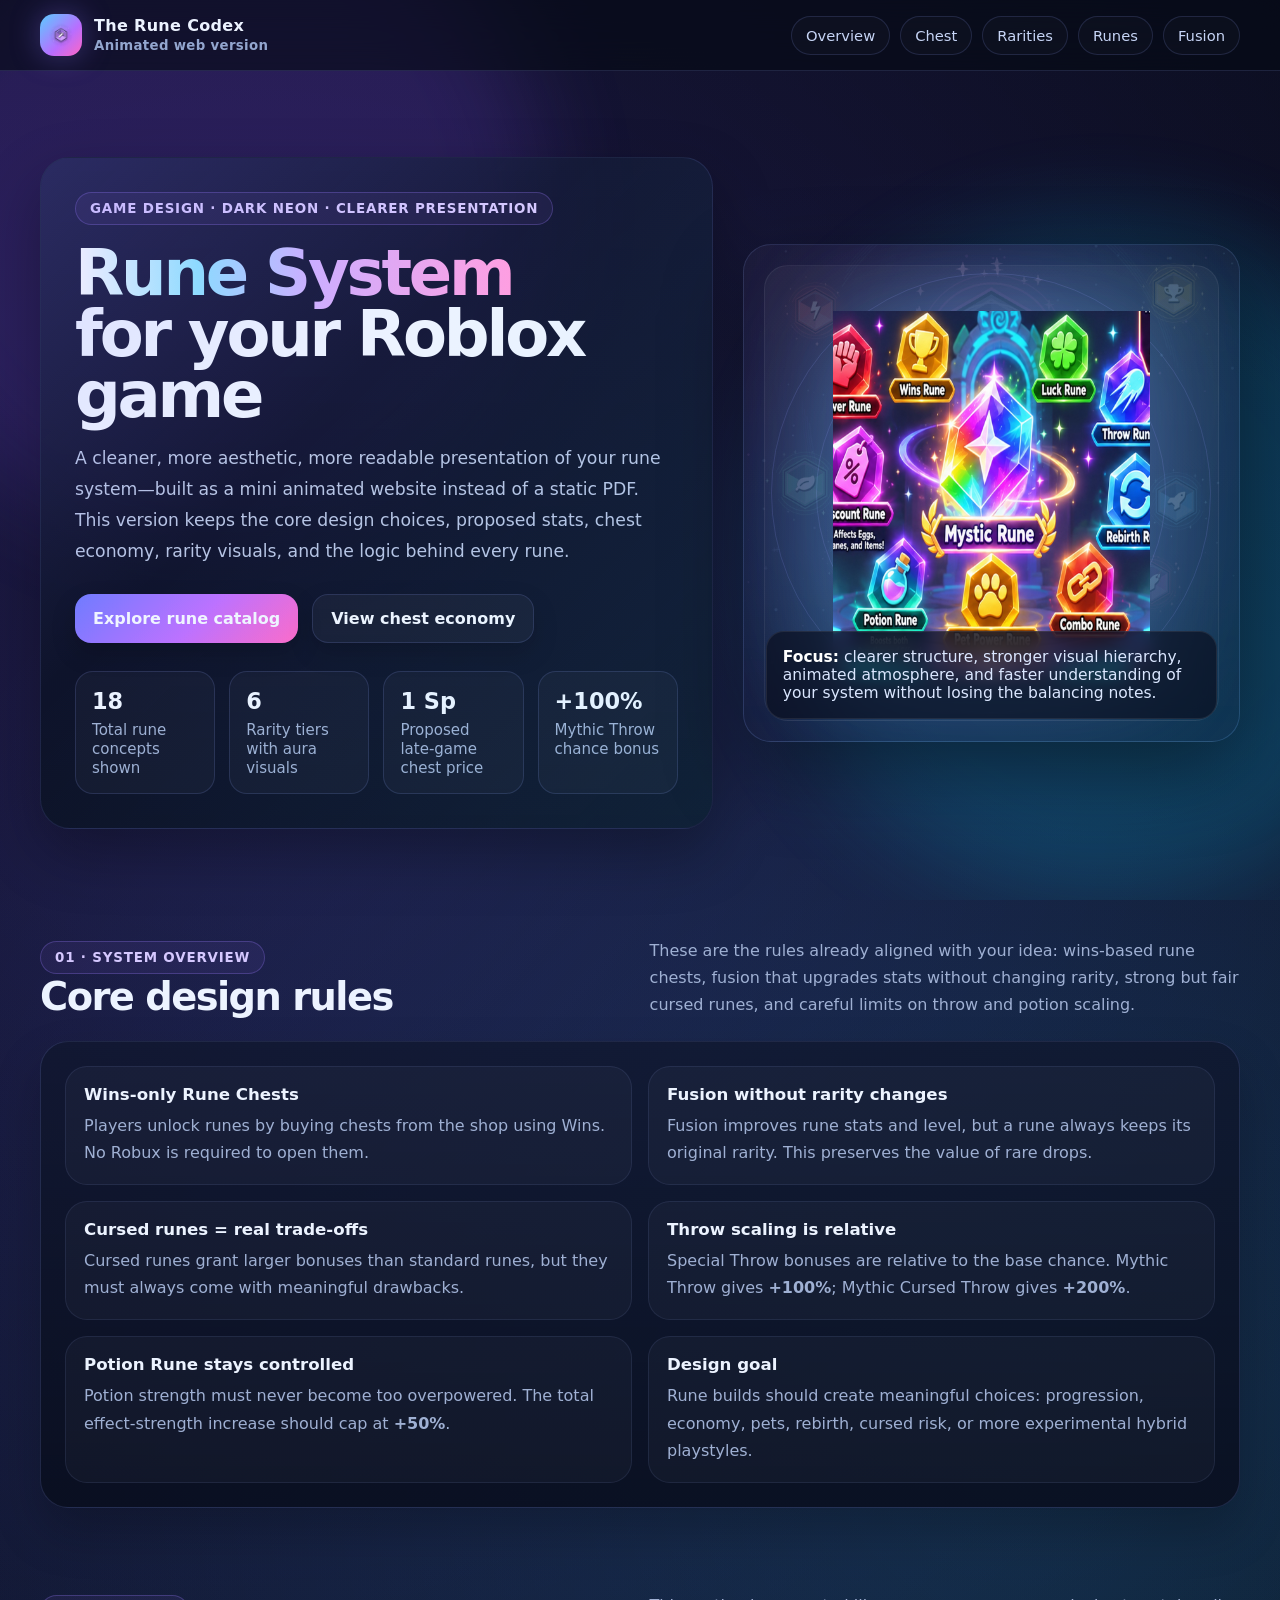
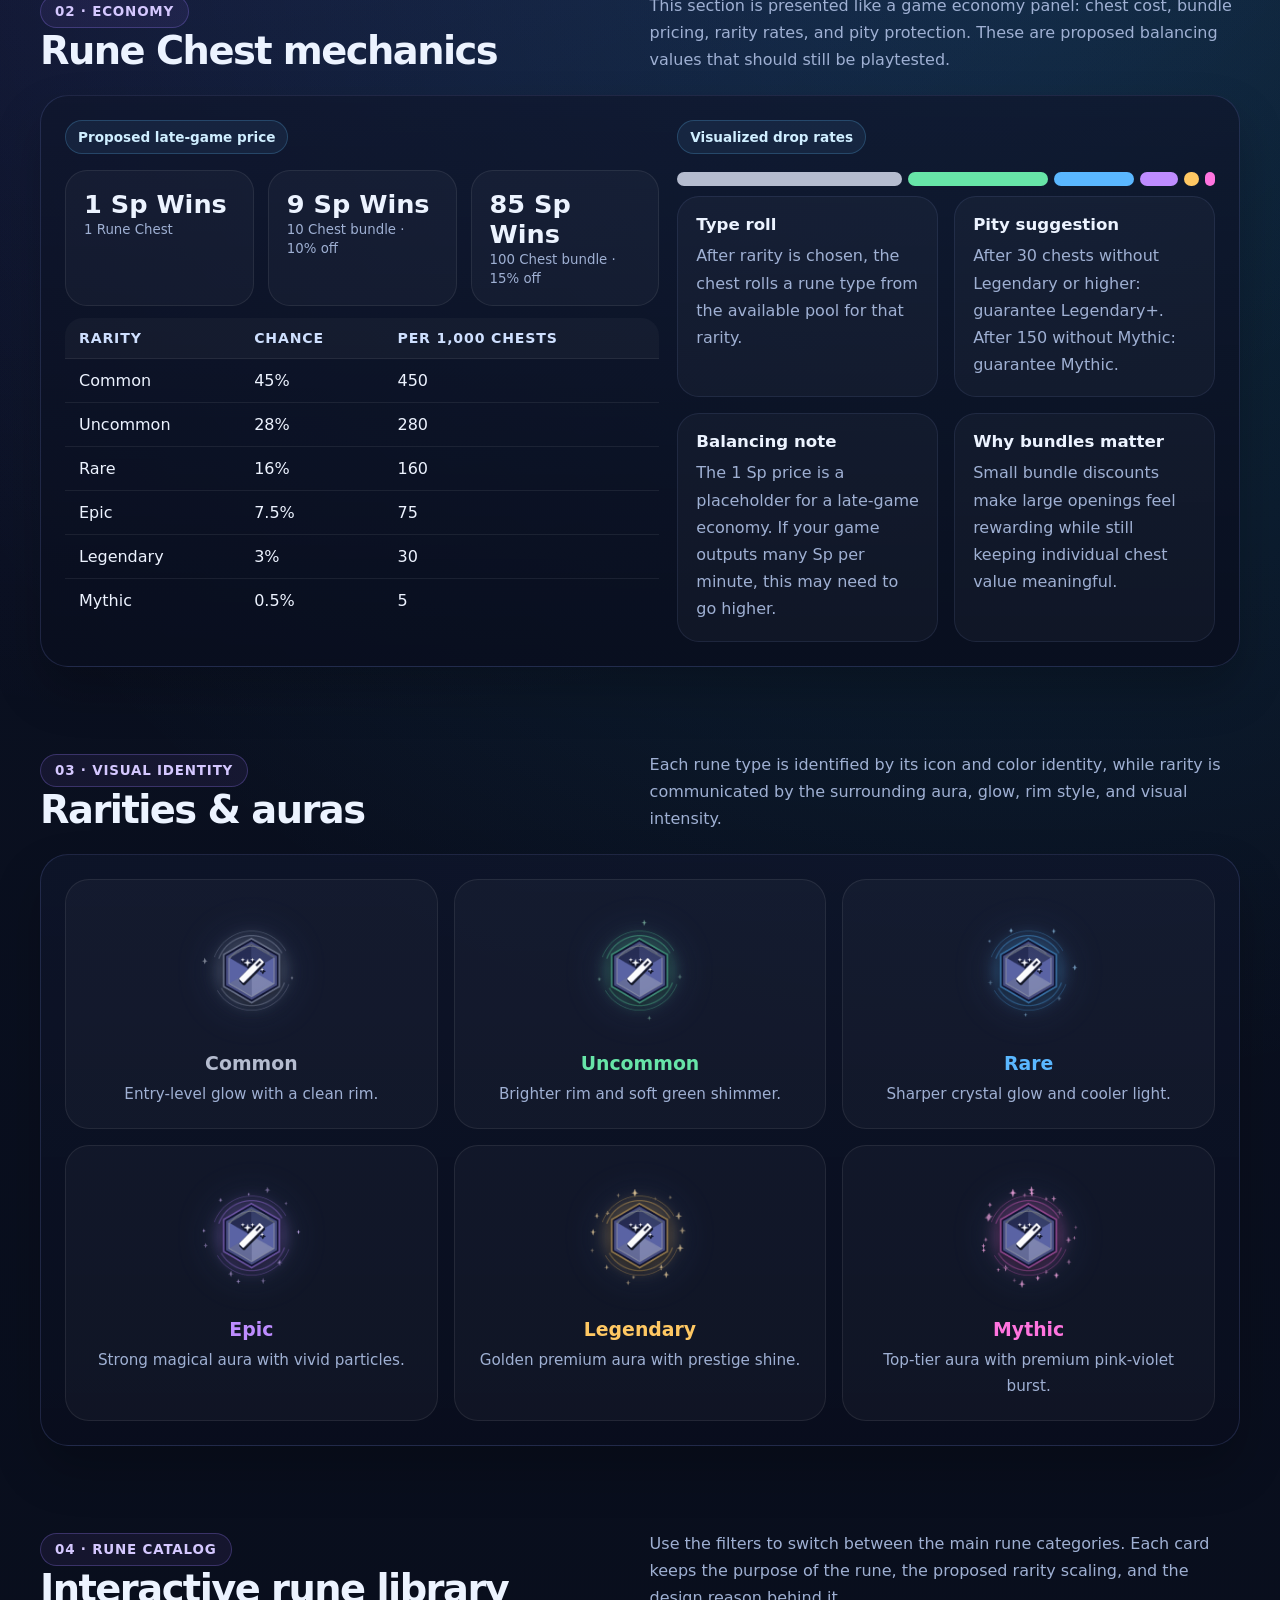
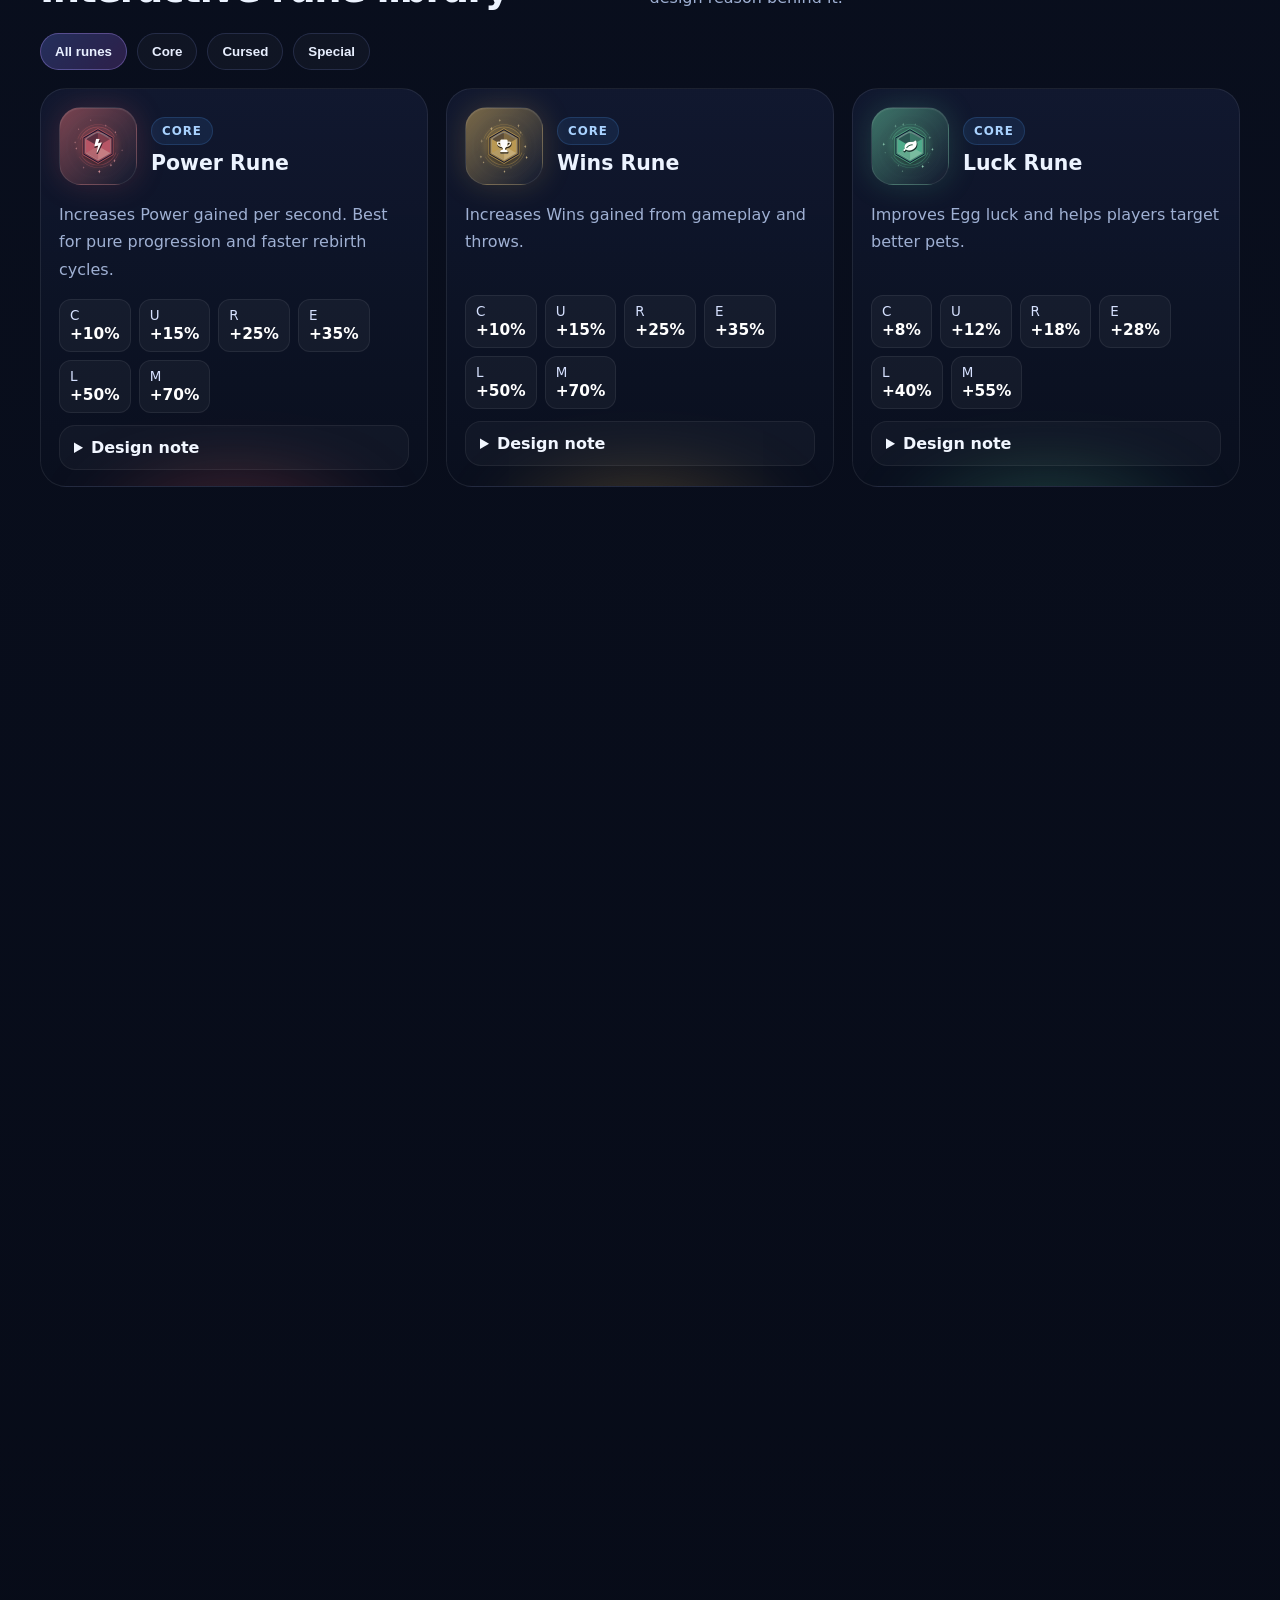
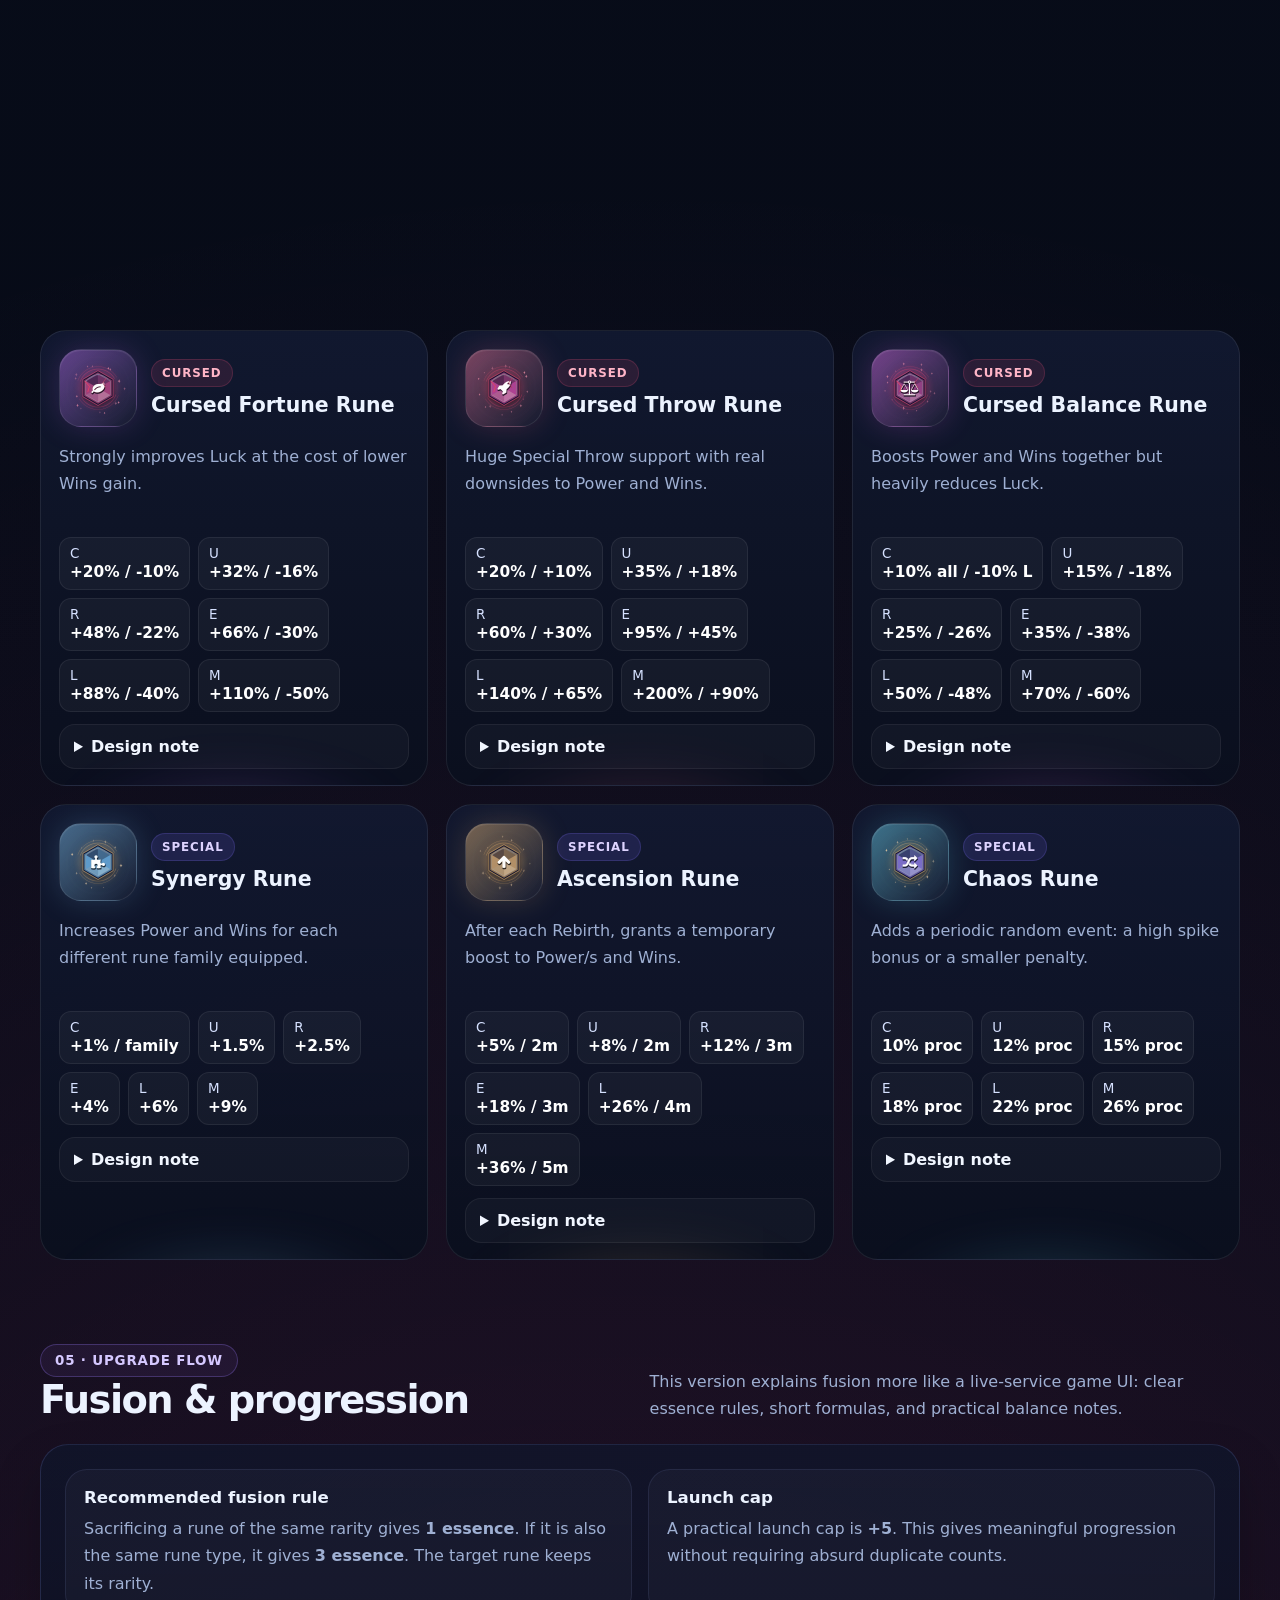
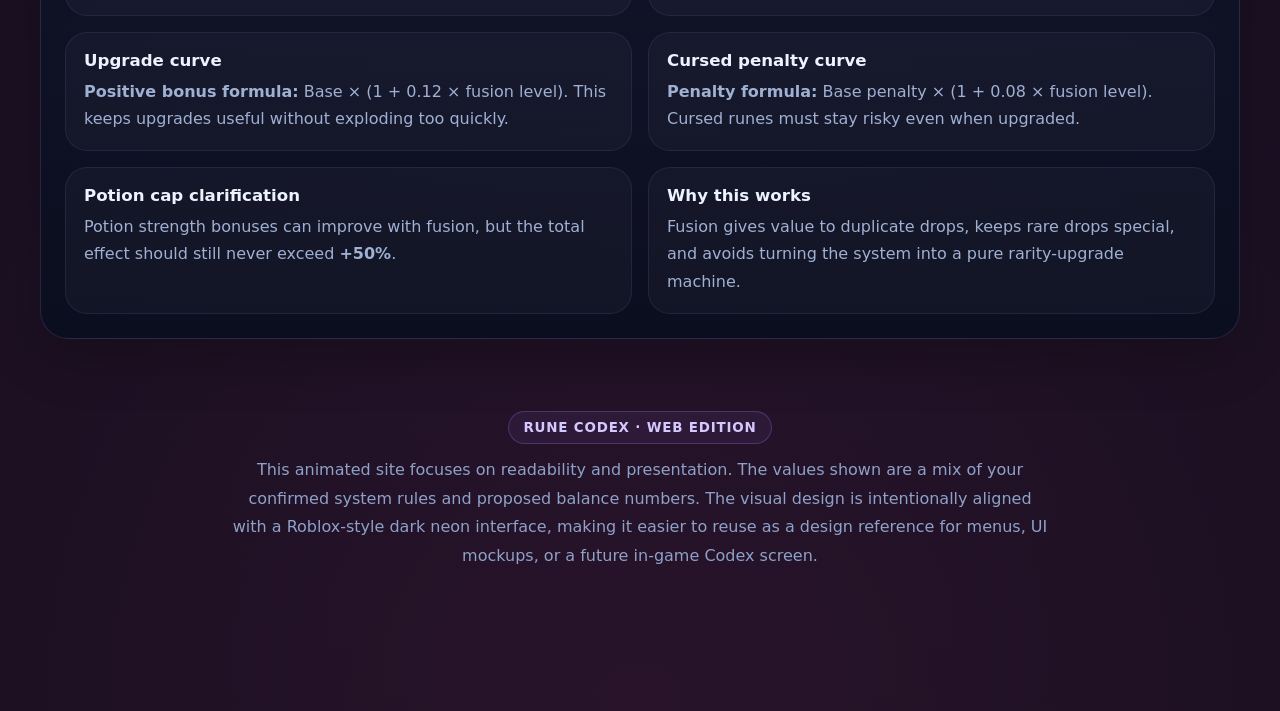
==== index.html @ 05a49055 "Create index.html" ====
<!DOCTYPE html>
<html lang="en">
<head>
<meta charset="utf-8"/>
<meta name="viewport" content="width=device-width, initial-scale=1"/>
<title>The Rune Codex — Animated Web Version</title>
<style>
:root{--bg:#060914;--bg2:#0d1328;--panel:rgba(15,22,43,.78);--panel2:rgba(19,27,54,.88);--line:rgba(141,164,255,.16);--text:#ecf3ff;--muted:#9fb0d3;--accent:#7c9cff;--accent2:#d972ff;--gold:#ffcc66;}
*{box-sizing:border-box}html{scroll-behavior:smooth}body{margin:0;font-family:Inter,system-ui,-apple-system,Segoe UI,Roboto,Arial,sans-serif;color:var(--text);background:
radial-gradient(circle at 20% 10%, rgba(117,82,255,.20), transparent 25%),
radial-gradient(circle at 80% 20%, rgba(39,204,255,.16), transparent 22%),
radial-gradient(circle at 50% 100%, rgba(255,89,190,.14), transparent 30%),
linear-gradient(180deg, #070b17 0%, #0a1020 30%, #050812 100%);
min-height:100vh;overflow-x:hidden;}
a{color:inherit;text-decoration:none}
.bgfx{position:fixed;inset:0;pointer-events:none;overflow:hidden;z-index:0}
.bgfx:before,.bgfx:after{content:'';position:absolute;width:42rem;height:42rem;border-radius:50%;filter:blur(50px);opacity:.18;animation:floatOrb 18s ease-in-out infinite}
.bgfx:before{left:-8rem;top:-8rem;background:#864fff}
.bgfx:after{right:-10rem;top:14rem;background:#00cfff;animation-delay:-8s}
.particle{position:absolute;bottom:-30px;width:4px;height:4px;border-radius:50%;background:linear-gradient(180deg,#fff,#75e8ff);opacity:.45;filter:blur(.2px);animation:rise linear infinite}
@keyframes rise{from{transform:translateY(0) scale(.6);opacity:0}10%{opacity:.5}to{transform:translateY(-110vh) scale(1.25);opacity:0}}
@keyframes floatOrb{0%,100%{transform:translateY(0) translateX(0)}50%{transform:translateY(35px) translateX(25px)}}
.topbar{position:sticky;top:0;z-index:40;background:rgba(5,10,20,.62);backdrop-filter:blur(18px);border-bottom:1px solid var(--line)}
.topbar-inner{max-width:1240px;margin:0 auto;padding:14px 20px;display:flex;align-items:center;justify-content:space-between;gap:16px}
.brand{display:flex;align-items:center;gap:12px;font-weight:800;letter-spacing:.02em}
.brand .logo{width:42px;height:42px;border-radius:14px;background:linear-gradient(135deg,#5acbff,#b86eff 60%,#ff66c4);display:grid;place-items:center;box-shadow:0 0 30px rgba(138,114,255,.35)}
.brand .logo img{width:24px;height:24px}
.nav{display:flex;gap:10px;flex-wrap:wrap;justify-content:flex-end}
.nav a{padding:10px 14px;border:1px solid var(--line);border-radius:999px;color:#c7d5f6;font-size:.92rem;background:rgba(255,255,255,.02);transition:.25s ease}
.nav a:hover{transform:translateY(-2px);border-color:rgba(133,159,255,.42);box-shadow:0 10px 24px rgba(0,0,0,.24)}
.container{position:relative;z-index:1;max-width:1240px;margin:0 auto;padding:0 20px 80px}
.hero{display:grid;grid-template-columns:1.15fr .85fr;gap:30px;align-items:center;padding:54px 0 34px;min-height:calc(100vh - 76px)}
.hero-card{position:relative;background:linear-gradient(180deg,rgba(20,28,56,.75),rgba(10,16,34,.85));border:1px solid rgba(134,155,255,.14);border-radius:30px;padding:34px;overflow:hidden;box-shadow:0 24px 60px rgba(0,0,0,.30)}
.hero-card:before{content:'';position:absolute;inset:0;background:linear-gradient(135deg,rgba(126,111,255,.18),transparent 40%,rgba(64,214,255,.08));pointer-events:none}
.eyebrow{display:inline-flex;align-items:center;gap:10px;padding:8px 14px;border:1px solid rgba(155,122,255,.28);border-radius:999px;background:rgba(160,115,255,.08);font-size:.84rem;color:#d5c8ff;font-weight:700;letter-spacing:.06em;text-transform:uppercase}
.hero h1{font-size:clamp(2.7rem,5vw,5rem);line-height:.95;margin:18px 0 16px;letter-spacing:-.05em}
.gradient{background:linear-gradient(90deg,#ffffff 0%,#8fe4ff 28%,#d0b1ff 54%,#ff9ee1 100%);-webkit-background-clip:text;background-clip:text;color:transparent}
.lead{font-size:1.08rem;line-height:1.8;color:#b7c4e4;max-width:60ch}
.cta{display:flex;gap:14px;flex-wrap:wrap;margin-top:26px}
.btn{padding:14px 18px;border-radius:16px;font-weight:700;border:1px solid var(--line);background:rgba(255,255,255,.04);color:#f0f5ff;display:inline-flex;align-items:center;gap:10px;transition:.25s ease;box-shadow:0 10px 25px rgba(0,0,0,.18)}
.btn.primary{background:linear-gradient(135deg,#6f7cff,#bd71ff 55%,#ff6ac9);border:none}
.btn:hover{transform:translateY(-3px);box-shadow:0 18px 34px rgba(0,0,0,.30)}
.quick-stats{display:grid;grid-template-columns:repeat(4,1fr);gap:14px;margin-top:28px}
.qstat{background:rgba(255,255,255,.03);border:1px solid var(--line);border-radius:18px;padding:16px}
.qstat b{display:block;font-size:1.4rem;margin-bottom:6px}
.qstat span{color:var(--muted);font-size:.94rem}
.visual{position:relative;min-height:560px;display:grid;place-items:center}
.visual .ring1,.visual .ring2{position:absolute;border-radius:50%;border:1px solid rgba(138,156,255,.20)}
.visual .ring1{width:440px;height:440px;animation:spin 24s linear infinite}
.visual .ring2{width:350px;height:350px;animation:spinR 18s linear infinite}
@keyframes spin{to{transform:rotate(360deg)}} @keyframes spinR{to{transform:rotate(-360deg)}}
.hero-orb{position:relative;width:min(100%,530px);aspect-ratio:1/1;border-radius:28px;overflow:hidden;background:radial-gradient(circle at 50% 42%,rgba(255,255,255,.18),transparent 30%),linear-gradient(180deg,rgba(255,255,255,.04),rgba(255,255,255,.01));border:1px solid rgba(150,170,255,.14);display:grid;place-items:center;box-shadow:0 30px 80px rgba(0,0,0,.4)}
.hero-orb:before{content:'';position:absolute;inset:20px;border-radius:24px;background:linear-gradient(180deg,rgba(255,255,255,.05),rgba(255,255,255,.01));border:1px solid rgba(255,255,255,.08)}
.hero-orb .poster{position:absolute;inset:0;opacity:.18;background:center/cover no-repeat url('[data-uri]')}
.hero-orb img.main{position:relative;z-index:2;width:64%;filter:drop-shadow(0 0 45px rgba(110,203,255,.26)) drop-shadow(0 0 80px rgba(206,111,255,.18));animation:pulse 6s ease-in-out infinite}
@keyframes pulse{0%,100%{transform:translateY(0) scale(1)}50%{transform:translateY(-10px) scale(1.02)}}
.hero-note{position:absolute;bottom:22px;left:22px;right:22px;z-index:3;background:rgba(9,14,30,.68);border:1px solid rgba(255,255,255,.08);border-radius:18px;padding:16px;color:#dbe7ff;font-size:.97rem;backdrop-filter:blur(10px)}
.hero-note b{color:#fff}
.section{padding:42px 0}
.section-head{display:flex;align-items:end;justify-content:space-between;gap:16px;margin-bottom:22px}
.section-head h2{margin:0;font-size:clamp(2rem,3vw,3rem);letter-spacing:-.04em}
.section-head p{margin:0;color:var(--muted);max-width:58ch;line-height:1.7}
.panel{background:linear-gradient(180deg,rgba(15,22,44,.72),rgba(9,14,30,.88));border:1px solid var(--line);border-radius:28px;padding:24px;box-shadow:0 24px 48px rgba(0,0,0,.22)}
.rules-grid,.mini-grid{display:grid;grid-template-columns:repeat(2,1fr);gap:16px}
.rule{background:rgba(255,255,255,.03);border:1px solid rgba(156,175,255,.10);border-radius:22px;padding:18px}
.rule h4{margin:0 0 8px;font-size:1.04rem}
.rule p{margin:0;color:var(--muted);line-height:1.7}
.chest-grid{display:grid;grid-template-columns:1.05fr .95fr;gap:18px;align-items:start}
.metric-cards{display:grid;grid-template-columns:repeat(3,1fr);gap:14px;margin-top:16px}
.metric{padding:18px;border-radius:22px;background:rgba(255,255,255,.03);border:1px solid rgba(255,255,255,.08)}
.metric .big{font-size:1.6rem;font-weight:800}
.metric small{color:var(--muted)}
.dropbars{display:flex;gap:6px;margin:18px 0 10px}
.dropbars span{height:14px;border-radius:999px;display:block}
.table{width:100%;border-collapse:collapse;margin-top:12px;overflow:hidden;border-radius:18px}
.table th,.table td{padding:12px 14px;text-align:left;border-bottom:1px solid rgba(255,255,255,.07)}
.table th{color:#cfe0ff;font-size:.88rem;text-transform:uppercase;letter-spacing:.06em;background:rgba(255,255,255,.03)}
.table td{color:#edf3ff}
.table tr:last-child td{border-bottom:none}
.badge{display:inline-flex;align-items:center;gap:8px;padding:8px 12px;border-radius:999px;background:rgba(100,194,255,.08);border:1px solid rgba(100,194,255,.22);color:#cfeeff;font-size:.85rem;font-weight:700}
.aura-grid{display:grid;grid-template-columns:repeat(3,1fr);gap:16px}
.aura-card{padding:20px;border-radius:24px;background:rgba(255,255,255,.03);border:1px solid rgba(255,255,255,.08);text-align:center;transition:.3s ease}
.aura-card:hover{transform:translateY(-4px);box-shadow:0 22px 40px rgba(0,0,0,.28)}
.aura-visual{height:140px;display:grid;place-items:center;margin-bottom:12px}
.aura-visual img{max-width:115px;max-height:115px;filter:drop-shadow(0 0 20px rgba(133,170,255,.24))}
.aura-card h4{margin:0 0 8px;font-size:1.18rem}
.aura-card p{margin:0;color:var(--muted);line-height:1.7;font-size:.95rem}
.toolbar{display:flex;gap:10px;flex-wrap:wrap}
.filter{padding:10px 14px;border-radius:999px;background:rgba(255,255,255,.03);border:1px solid var(--line);color:#e8efff;font-weight:700;cursor:pointer;transition:.2s ease}
.filter.active,.filter:hover{background:linear-gradient(135deg,rgba(108,133,255,.28),rgba(190,103,255,.20));border-color:rgba(175,150,255,.35)}
.rune-grid{display:grid;grid-template-columns:repeat(3,1fr);gap:18px}
.rune-card{position:relative;padding:18px 18px 16px;border-radius:26px;background:linear-gradient(180deg,rgba(18,26,50,.88),rgba(10,15,30,.92));border:1px solid rgba(255,255,255,.08);overflow:hidden;transition:transform .28s ease, box-shadow .28s ease, border-color .28s ease}
.rune-card:hover{transform:translateY(-6px);border-color:rgba(168,160,255,.24);box-shadow:0 28px 48px rgba(0,0,0,.32)}
.card-glow{position:absolute;inset:auto -10% -40% -10%;height:180px;border-radius:50%;background:radial-gradient(circle, color-mix(in srgb, var(--cardColor) 48%, transparent), transparent 70%);filter:blur(30px);opacity:.55;pointer-events:none}
.rune-head{display:flex;align-items:center;gap:14px;position:relative;z-index:1}
.rune-thumb{width:78px;height:78px;border-radius:22px;display:grid;place-items:center;background:linear-gradient(135deg, color-mix(in srgb, var(--cardColor) 40%, rgba(255,255,255,.08)), rgba(255,255,255,.02));border:1px solid rgba(255,255,255,.09);box-shadow:inset 0 1px 0 rgba(255,255,255,.08), 0 0 30px color-mix(in srgb, var(--cardColor) 18%, transparent)}
.rune-thumb img{max-width:60px;max-height:60px;filter:drop-shadow(0 0 18px rgba(255,255,255,.10))}
.rune-card h3{margin:6px 0 0;font-size:1.28rem}
.tag{display:inline-flex;padding:6px 10px;border-radius:999px;font-size:.74rem;font-weight:800;letter-spacing:.08em;text-transform:uppercase}
.tag.core{background:rgba(80,159,255,.10);color:#a9d2ff;border:1px solid rgba(80,159,255,.18)}
.tag.cursed{background:rgba(255,82,126,.11);color:#ffb5c7;border:1px solid rgba(255,82,126,.18)}
.tag.special{background:rgba(130,109,255,.14);color:#ddd3ff;border:1px solid rgba(130,109,255,.2)}
.desc{position:relative;z-index:1;color:var(--muted);line-height:1.7;min-height:78px}
.stat-row{display:flex;flex-wrap:wrap;gap:8px;position:relative;z-index:1}
.stat-row span{padding:8px 10px;border-radius:12px;background:rgba(255,255,255,.04);border:1px solid rgba(255,255,255,.07);font-size:.84rem;color:#d6e1ff}
.stat-row span b{display:block;font-size:.96rem;color:white;margin-top:2px}
details{position:relative;z-index:1;margin-top:12px;background:rgba(255,255,255,.03);border:1px solid rgba(255,255,255,.06);border-radius:16px;padding:12px 14px}
summary{cursor:pointer;font-weight:700;color:#f1f6ff}
details p{color:var(--muted);line-height:1.7;margin:10px 0 0}
.hide{display:none !important}
.footer{padding:30px 0 60px;color:#8ea1c9;text-align:center}
.footer .small{max-width:820px;margin:12px auto 0;line-height:1.8}
.reveal{opacity:0;transform:translateY(28px);transition:opacity .7s ease, transform .7s ease}
.reveal.in{opacity:1;transform:translateY(0)}
.scrollbar{position:fixed;top:0;left:0;height:3px;background:linear-gradient(90deg,#59d2ff,#a475ff,#ff72cf);z-index:60;width:0%}
@media (max-width: 1100px){.hero,.chest-grid,.rules-grid,.aura-grid,.rune-grid{grid-template-columns:1fr 1fr}.visual{min-height:460px}.quick-stats{grid-template-columns:repeat(2,1fr)}}
@media (max-width: 760px){.topbar-inner{flex-direction:column;align-items:flex-start}.nav{justify-content:flex-start}.hero,.chest-grid,.rules-grid,.aura-grid,.rune-grid,.mini-grid{grid-template-columns:1fr}.quick-stats,.metric-cards{grid-template-columns:1fr 1fr}.hero{padding-top:28px;min-height:auto}.visual{min-height:360px}.hero-card{padding:24px}.section-head{flex-direction:column;align-items:flex-start}.quick-stats,.metric-cards{gap:10px}}
@media (max-width: 520px){.quick-stats,.metric-cards{grid-template-columns:1fr}.btn{width:100%;justify-content:center}.rune-head{align-items:flex-start}.desc{min-height:unset}}
</style>
</head>
<body>
<div class="scrollbar" id="scrollbar"></div>
<div class="bgfx"><span class="particle" style="left:0%; animation-delay:0.00s; animation-duration:12s"></span><span class="particle" style="left:7%; animation-delay:0.37s; animation-duration:13s"></span><span class="particle" style="left:14%; animation-delay:0.74s; animation-duration:14s"></span><span class="particle" style="left:21%; animation-delay:1.11s; animation-duration:15s"></span><span class="particle" style="left:28%; animation-delay:1.48s; animation-duration:16s"></span><span class="particle" style="left:35%; animation-delay:1.85s; animation-duration:17s"></span><span class="particle" style="left:42%; animation-delay:2.22s; animation-duration:18s"></span><span class="particle" style="left:49%; animation-delay:2.59s; animation-duration:12s"></span><span class="particle" style="left:56%; animation-delay:2.96s; animation-duration:13s"></span><span class="particle" style="left:63%; animation-delay:3.33s; animation-duration:14s"></span><span class="particle" style="left:70%; animation-delay:3.70s; animation-duration:15s"></span><span class="particle" style="left:77%; animation-delay:4.07s; animation-duration:16s"></span><span class="particle" style="left:84%; animation-delay:4.44s; animation-duration:17s"></span><span class="particle" style="left:91%; animation-delay:4.81s; animation-duration:18s"></span><span class="particle" style="left:98%; animation-delay:5.18s; animation-duration:12s"></span><span class="particle" style="left:5%; animation-delay:5.55s; animation-duration:13s"></span><span class="particle" style="left:12%; animation-delay:5.92s; animation-duration:14s"></span><span class="particle" style="left:19%; animation-delay:6.29s; animation-duration:15s"></span><span class="particle" style="left:26%; animation-delay:6.66s; animation-duration:16s"></span><span class="particle" style="left:33%; animation-delay:7.03s; animation-duration:17s"></span><span class="particle" style="left:40%; animation-delay:7.40s; animation-duration:18s"></span><span class="particle" style="left:47%; animation-delay:7.77s; animation-duration:12s"></span><span class="particle" style="left:54%; animation-delay:8.14s; animation-duration:13s"></span><span class="particle" style="left:61%; animation-delay:8.51s; animation-duration:14s"></span></div>
<header class="topbar">
  <div class="topbar-inner">
    <a class="brand" href="#top"><div class="logo"><img src="[data-uri]" alt="Rune logo"/></div><div><div>The Rune Codex</div><small style="color:#93a6cf;font-weight:600">Animated web version</small></div></a>
    <nav class="nav">
      <a href="#overview">Overview</a>
      <a href="#chest">Chest</a>
      <a href="#rarities">Rarities</a>
      <a href="#catalog">Runes</a>
      <a href="#fusion">Fusion</a>
    </nav>
  </div>
</header>
<main class="container" id="top">
  <section class="hero">
    <div class="hero-card reveal in">
      <div class="eyebrow">Game design · dark neon · clearer presentation</div>
      <h1><span class="gradient">Rune System</span><br/>for your Roblox game</h1>
      <p class="lead">A cleaner, more aesthetic, more readable presentation of your rune system—built as a mini animated website instead of a static PDF. This version keeps the core design choices, proposed stats, chest economy, rarity visuals, and the logic behind every rune.</p>
      <div class="cta">
        <a class="btn primary" href="#catalog">Explore rune catalog</a>
        <a class="btn" href="#chest">View chest economy</a>
      </div>
      <div class="quick-stats">
        <div class="qstat"><b>18</b><span>Total rune concepts shown</span></div>
        <div class="qstat"><b>6</b><span>Rarity tiers with aura visuals</span></div>
        <div class="qstat"><b>1 Sp</b><span>Proposed late-game chest price</span></div>
        <div class="qstat"><b>+100%</b><span>Mythic Throw chance bonus</span></div>
      </div>
    </div>
    <div class="visual reveal in">
      <div class="ring1"></div><div class="ring2"></div>
      <div class="hero-orb">
        <div class="poster"></div>
        <img class="main" src="[data-uri]" alt="Rune crystal"/>
        <div class="hero-note"><b>Focus:</b> clearer structure, stronger visual hierarchy, animated atmosphere, and faster understanding of your system without losing the balancing notes.</div>
      </div>
    </div>
  </section>

  <section class="section" id="overview">
    <div class="section-head">
      <div><div class="eyebrow">01 · System overview</div><h2>Core design rules</h2></div>
      <p>These are the rules already aligned with your idea: wins-based rune chests, fusion that upgrades stats without changing rarity, strong but fair cursed runes, and careful limits on throw and potion scaling.</p>
    </div>
    <div class="panel rules-grid">
      <div class="rule reveal"><h4>Wins-only Rune Chests</h4><p>Players unlock runes by buying chests from the shop using Wins. No Robux is required to open them.</p></div>
      <div class="rule reveal"><h4>Fusion without rarity changes</h4><p>Fusion improves rune stats and level, but a rune always keeps its original rarity. This preserves the value of rare drops.</p></div>
      <div class="rule reveal"><h4>Cursed runes = real trade-offs</h4><p>Cursed runes grant larger bonuses than standard runes, but they must always come with meaningful drawbacks.</p></div>
      <div class="rule reveal"><h4>Throw scaling is relative</h4><p>Special Throw bonuses are relative to the base chance. Mythic Throw gives <b>+100%</b>; Mythic Cursed Throw gives <b>+200%</b>.</p></div>
      <div class="rule reveal"><h4>Potion Rune stays controlled</h4><p>Potion strength must never become too overpowered. The total effect-strength increase should cap at <b>+50%</b>.</p></div>
      <div class="rule reveal"><h4>Design goal</h4><p>Rune builds should create meaningful choices: progression, economy, pets, rebirth, cursed risk, or more experimental hybrid playstyles.</p></div>
    </div>
  </section>

  <section class="section" id="chest">
    <div class="section-head">
      <div><div class="eyebrow">02 · Economy</div><h2>Rune Chest mechanics</h2></div>
      <p>This section is presented like a game economy panel: chest cost, bundle pricing, rarity rates, and pity protection. These are proposed balancing values that should still be playtested.</p>
    </div>
    <div class="panel chest-grid">
      <div>
        <div class="badge">Proposed late-game price</div>
        <div class="metric-cards">
          <div class="metric reveal"><div class="big">1 Sp Wins</div><small>1 Rune Chest</small></div>
          <div class="metric reveal"><div class="big">9 Sp Wins</div><small>10 Chest bundle · 10% off</small></div>
          <div class="metric reveal"><div class="big">85 Sp Wins</div><small>100 Chest bundle · 15% off</small></div>
        </div>
        <table class="table reveal">
          <thead><tr><th>Rarity</th><th>Chance</th><th>Per 1,000 chests</th></tr></thead>
          <tbody>
            <tr><td>Common</td><td>45%</td><td>450</td></tr>
            <tr><td>Uncommon</td><td>28%</td><td>280</td></tr>
            <tr><td>Rare</td><td>16%</td><td>160</td></tr>
            <tr><td>Epic</td><td>7.5%</td><td>75</td></tr>
            <tr><td>Legendary</td><td>3%</td><td>30</td></tr>
            <tr><td>Mythic</td><td>0.5%</td><td>5</td></tr>
          </tbody>
        </table>
      </div>
      <div>
        <div class="badge">Visualized drop rates</div>
        <div class="dropbars reveal">
          <span style="width:45%;background:#B5BCCF"></span>
          <span style="width:28%;background:#67E5A8"></span>
          <span style="width:16%;background:#5AB7FF"></span>
          <span style="width:7.5%;background:#BE8CFF"></span>
          <span style="width:3%;background:#FFC863"></span>
          <span style="width:.5%;min-width:10px;background:#FF74DF"></span>
        </div>
        <div class="mini-grid">
          <div class="rule reveal"><h4>Type roll</h4><p>After rarity is chosen, the chest rolls a rune type from the available pool for that rarity.</p></div>
          <div class="rule reveal"><h4>Pity suggestion</h4><p>After 30 chests without Legendary or higher: guarantee Legendary+. After 150 without Mythic: guarantee Mythic.</p></div>
          <div class="rule reveal"><h4>Balancing note</h4><p>The 1 Sp price is a placeholder for a late-game economy. If your game outputs many Sp per minute, this may need to go higher.</p></div>
          <div class="rule reveal"><h4>Why bundles matter</h4><p>Small bundle discounts make large openings feel rewarding while still keeping individual chest value meaningful.</p></div>
        </div>
      </div>
    </div>
  </section>

  <section class="section" id="rarities">
    <div class="section-head">
      <div><div class="eyebrow">03 · Visual identity</div><h2>Rarities & auras</h2></div>
      <p>Each rune type is identified by its icon and color identity, while rarity is communicated by the surrounding aura, glow, rim style, and visual intensity.</p>
    </div>
    <div class="panel aura-grid">
<div class="aura-card reveal">
  <div class="aura-visual"><img src="[data-uri]" alt="Common aura"/></div>
  <h4 style="color:#B5BCCF">Common</h4>
  <p>Entry-level glow with a clean rim.</p>
</div>
<div class="aura-card reveal">
  <div class="aura-visual"><img src="[data-uri]" alt="Uncommon aura"/></div>
  <h4 style="color:#67E5A8">Uncommon</h4>
  <p>Brighter rim and soft green shimmer.</p>
</div>
<div class="aura-card reveal">
  <div class="aura-visual"><img src="[data-uri]" alt="Rare aura"/></div>
  <h4 style="color:#5AB7FF">Rare</h4>
  <p>Sharper crystal glow and cooler light.</p>
</div>
<div class="aura-card reveal">
  <div class="aura-visual"><img src="[data-uri]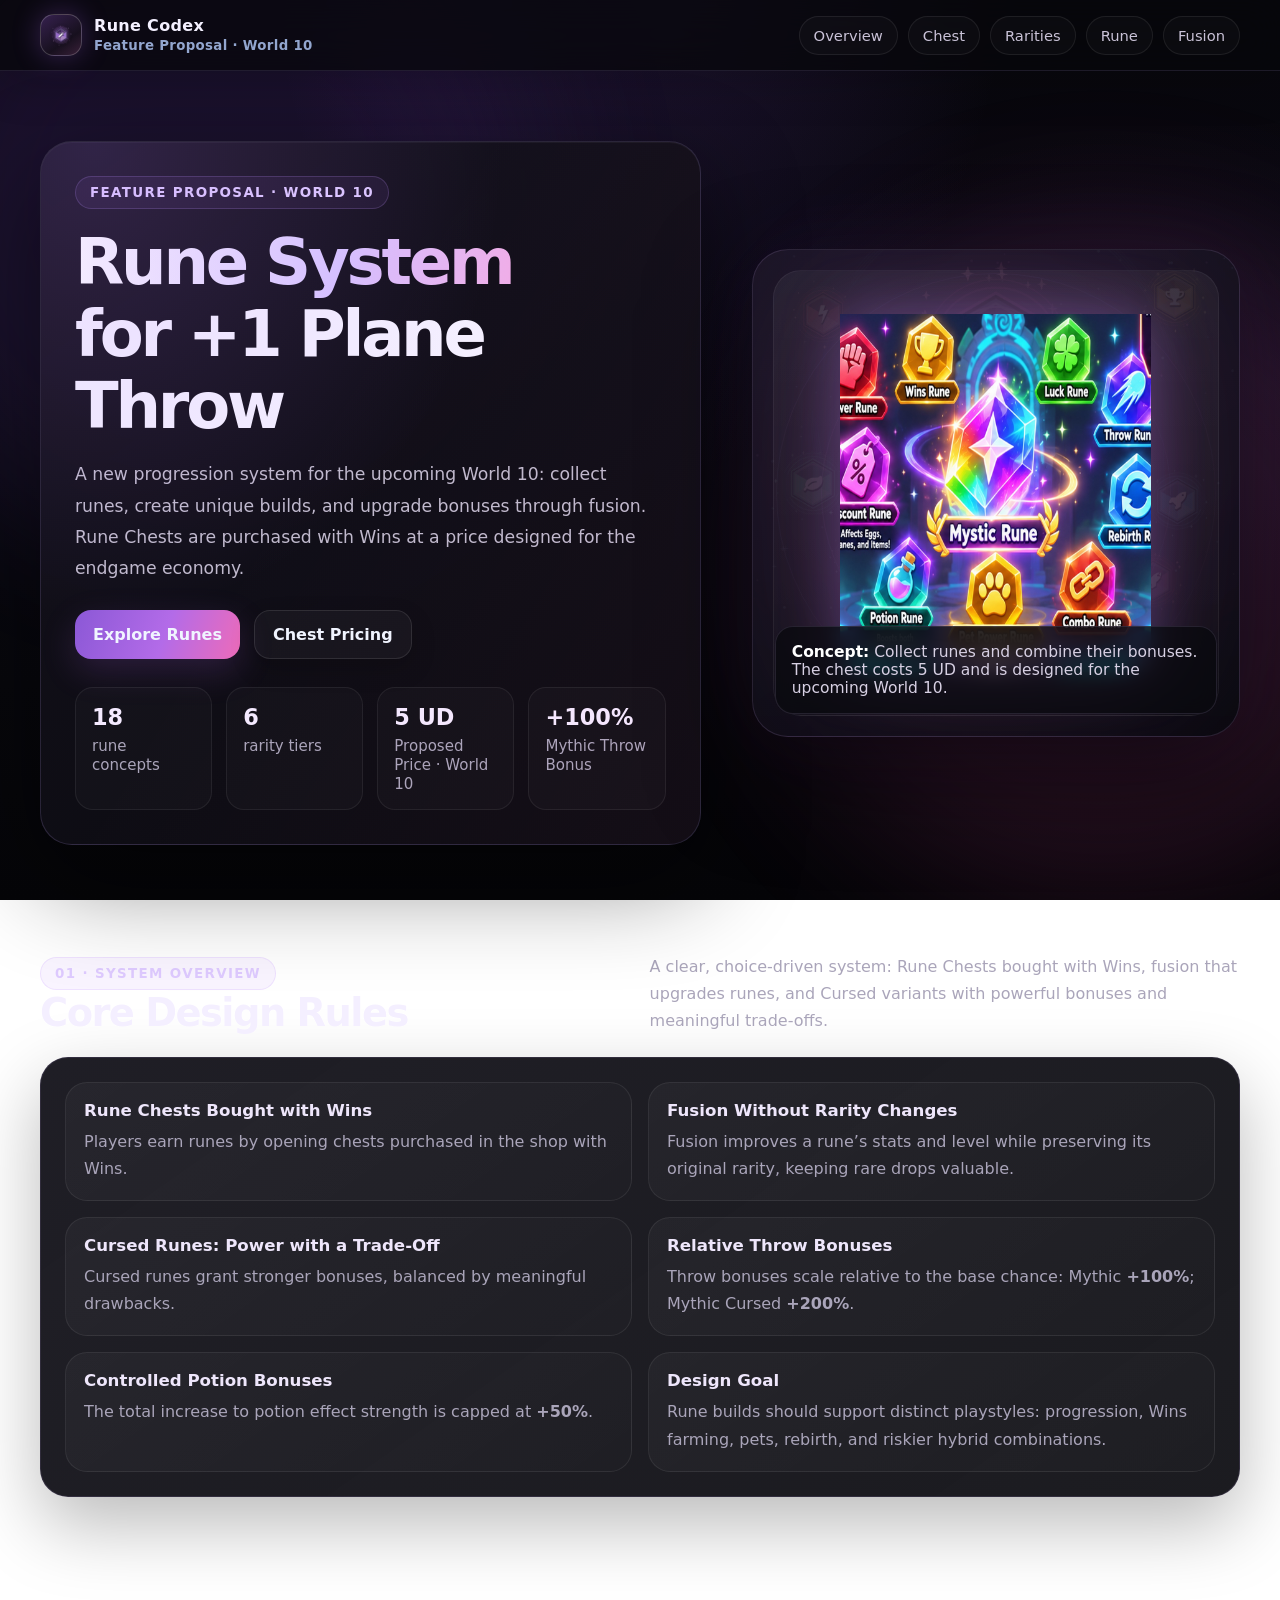
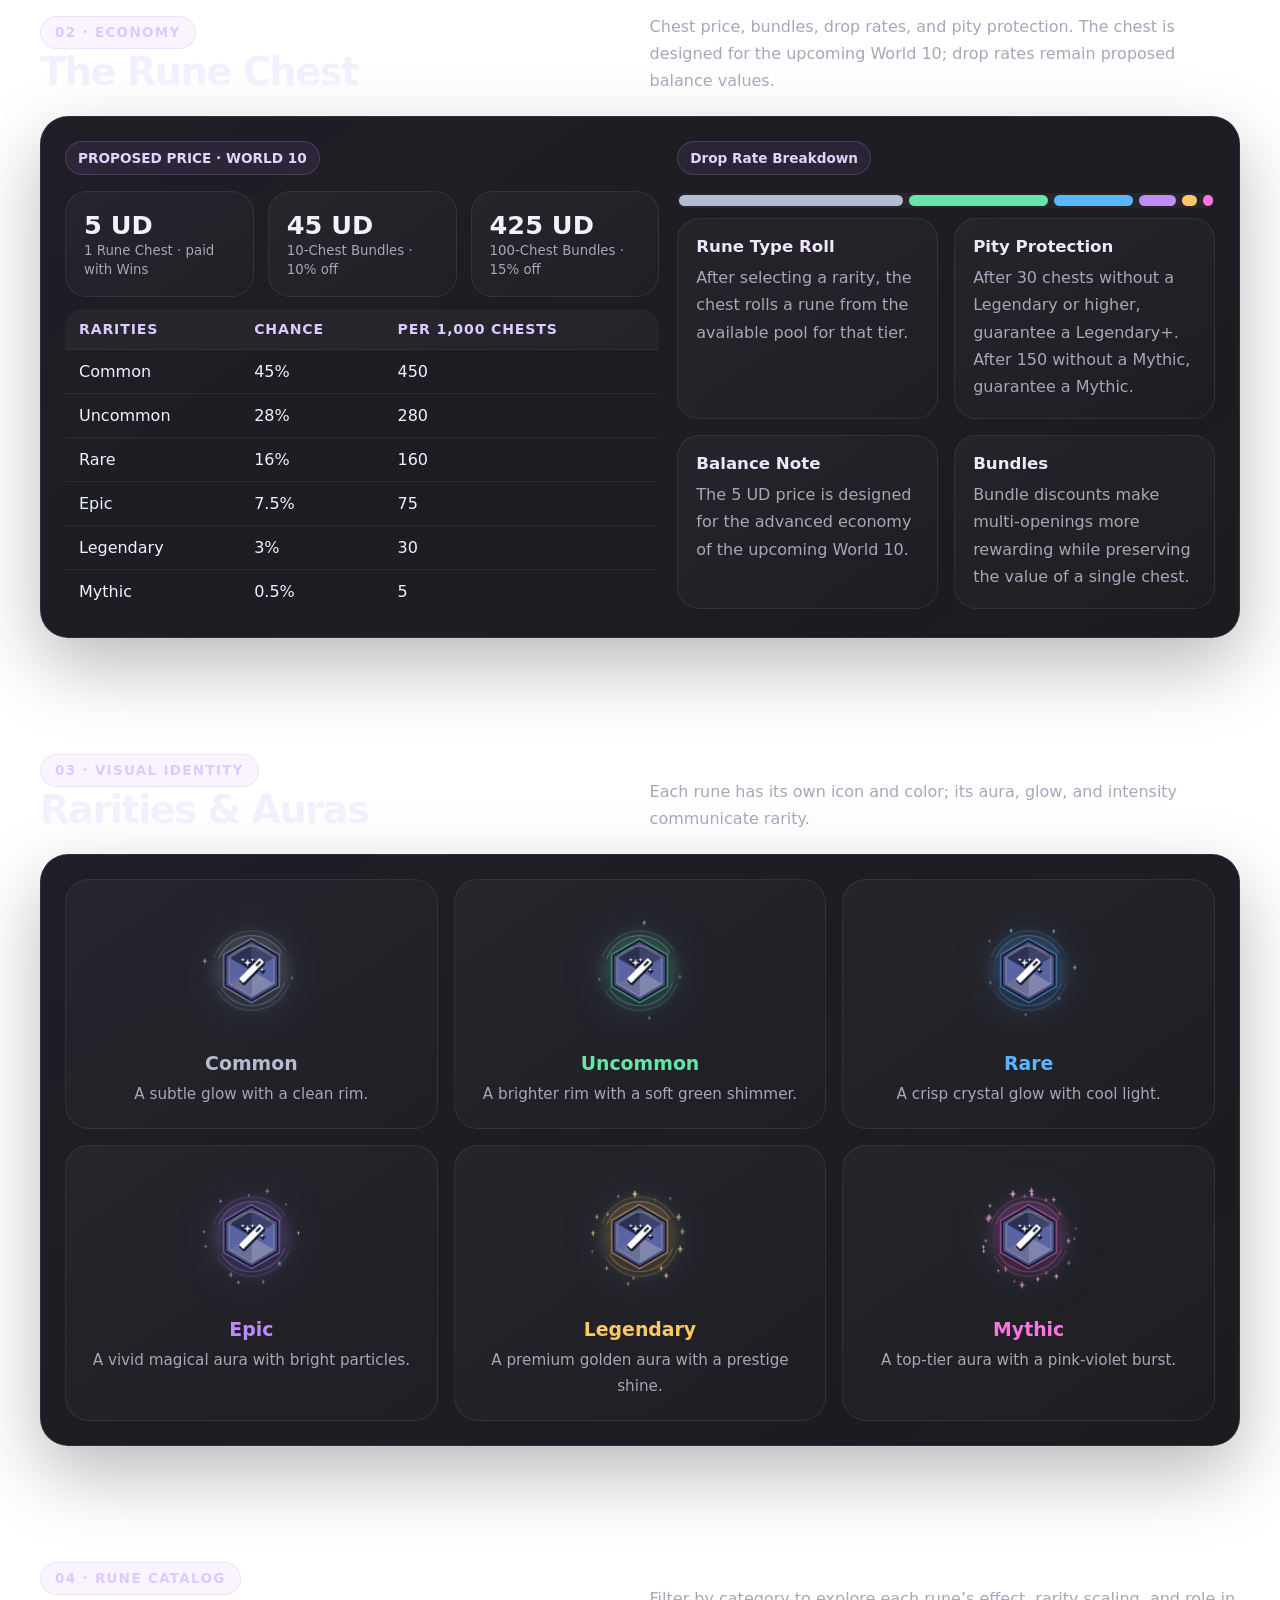
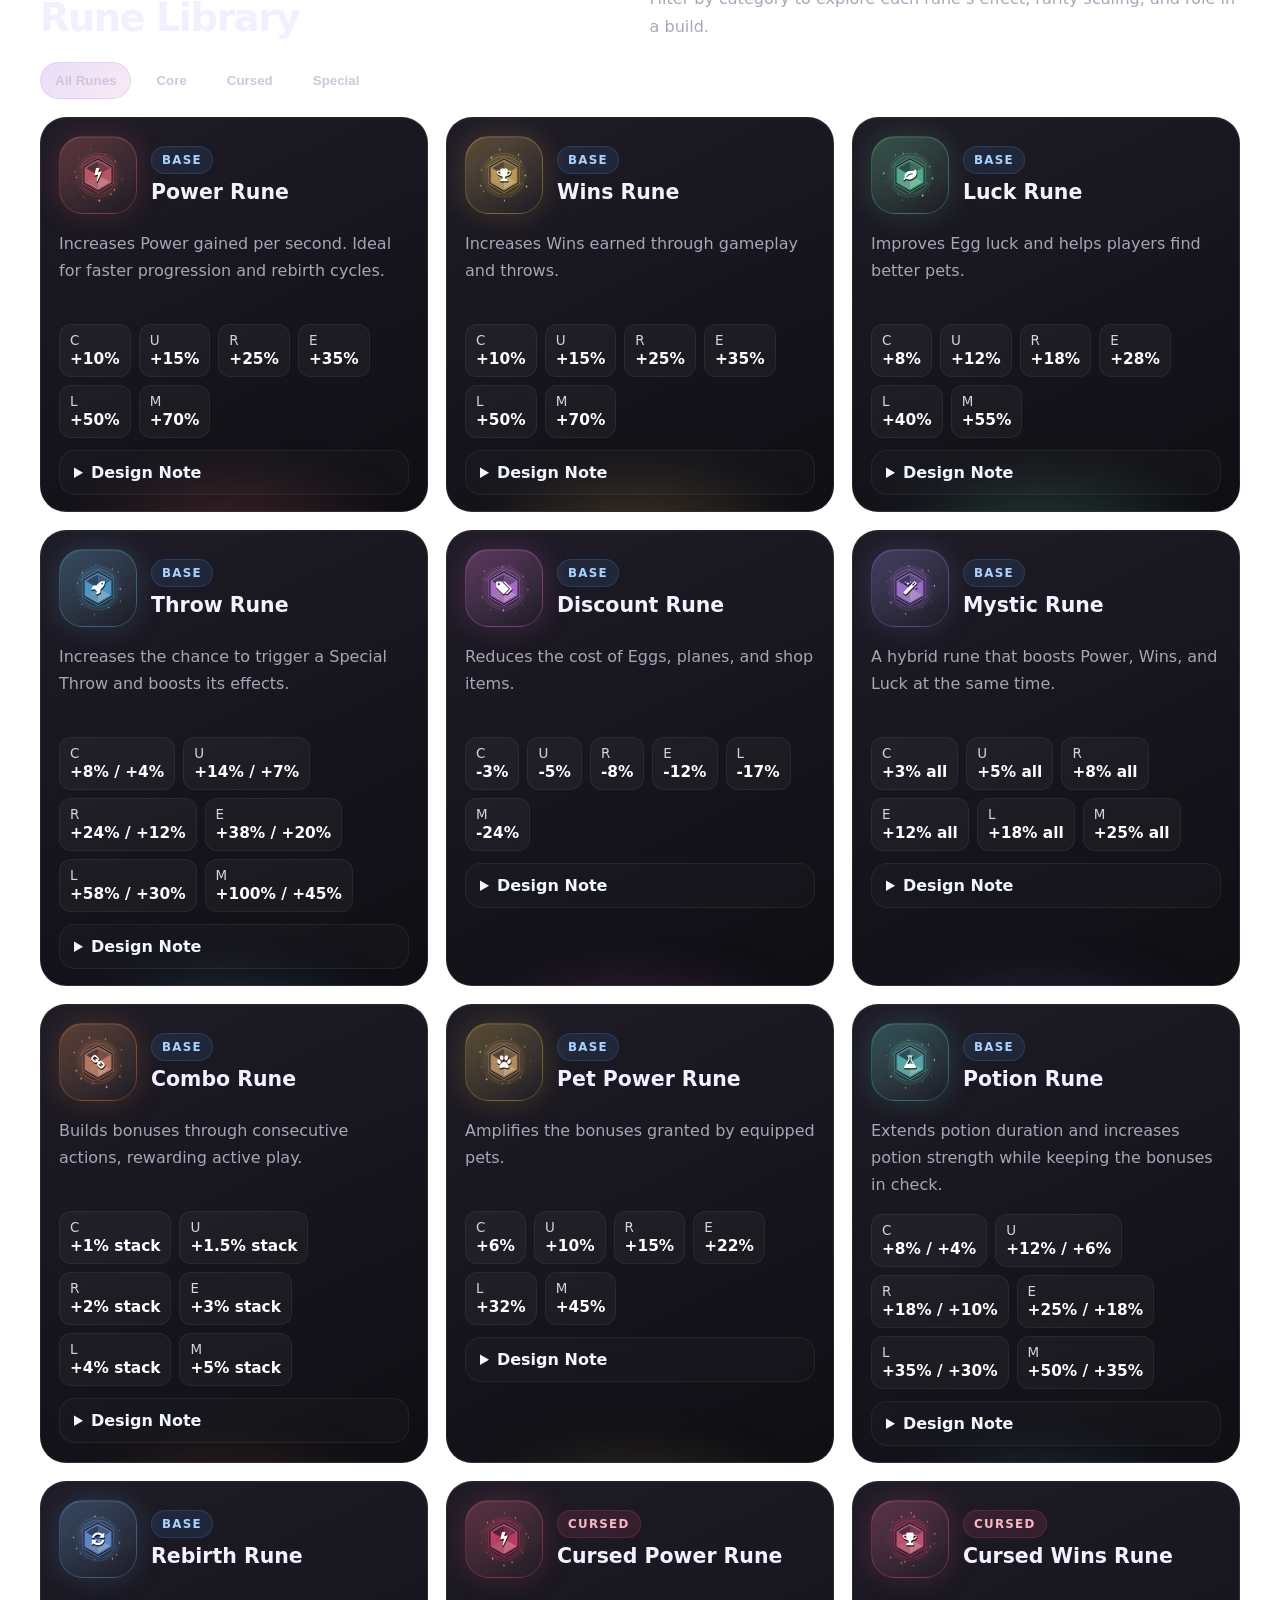
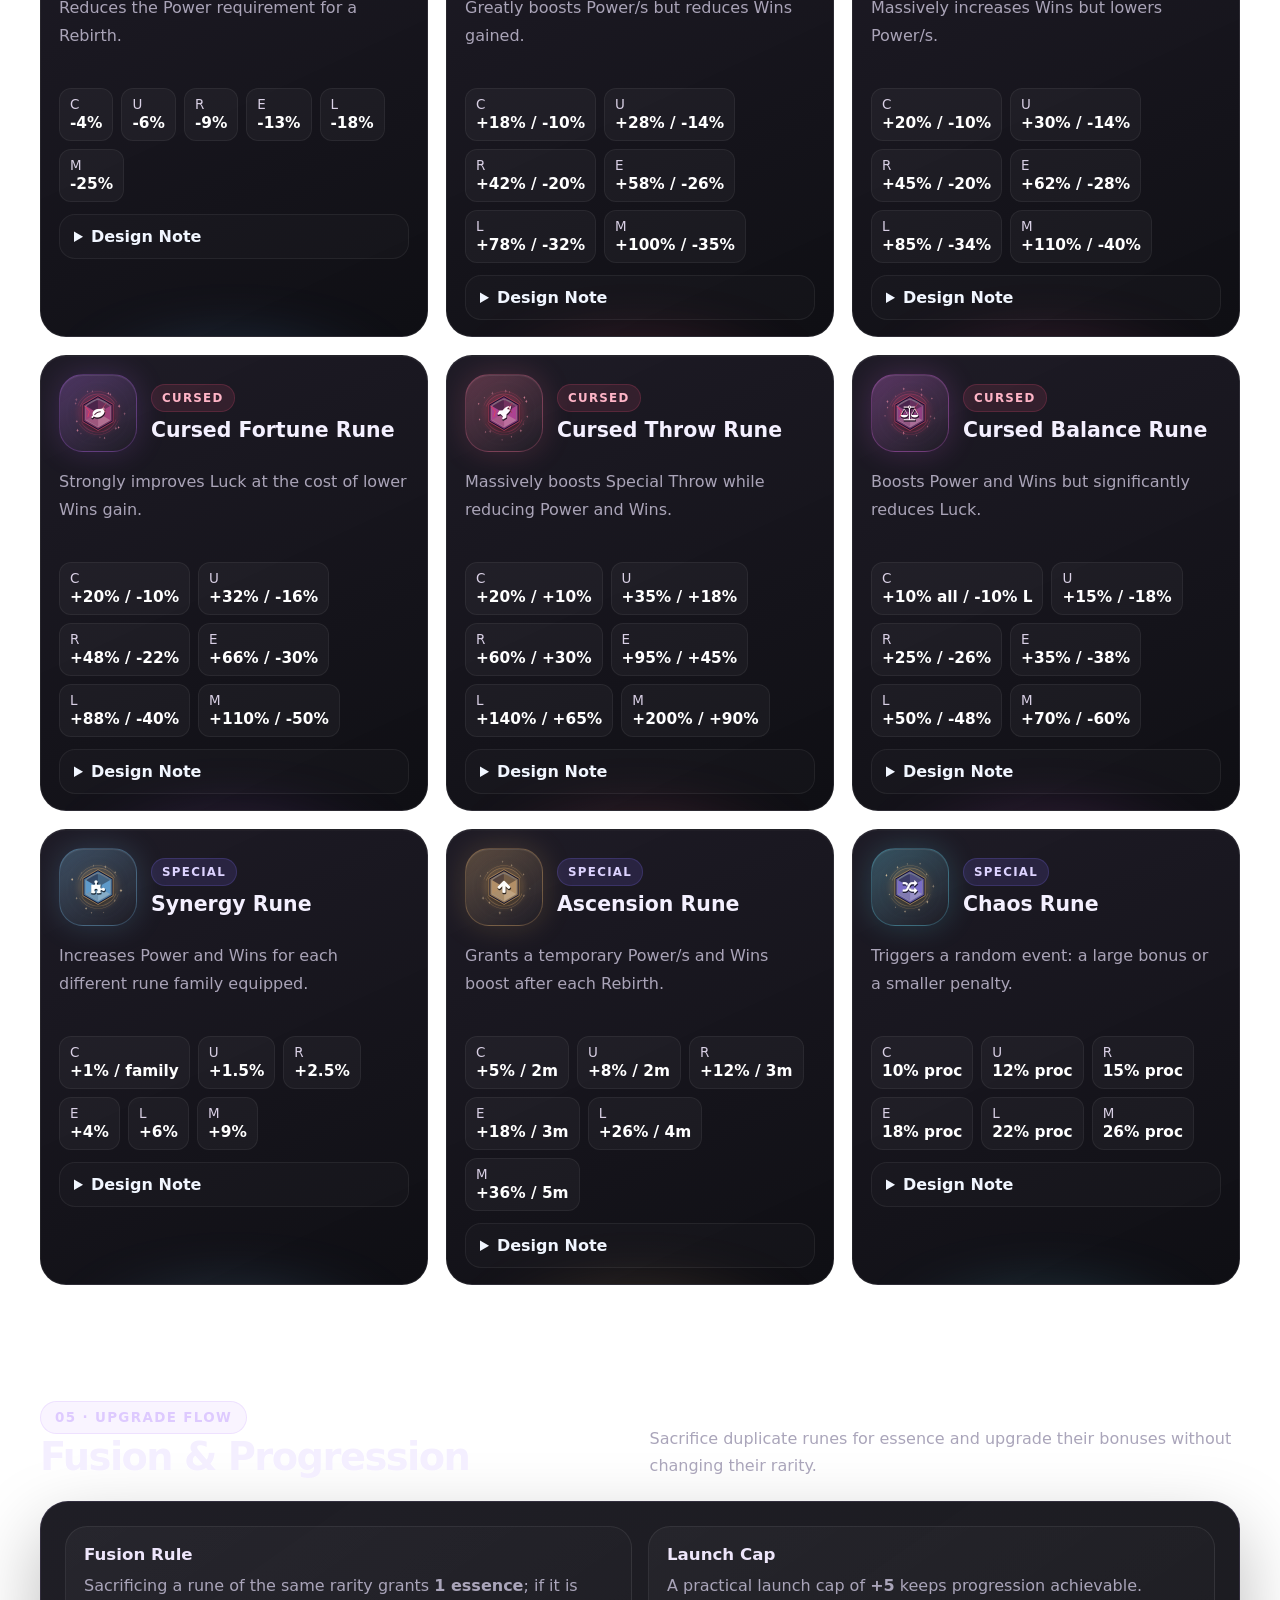
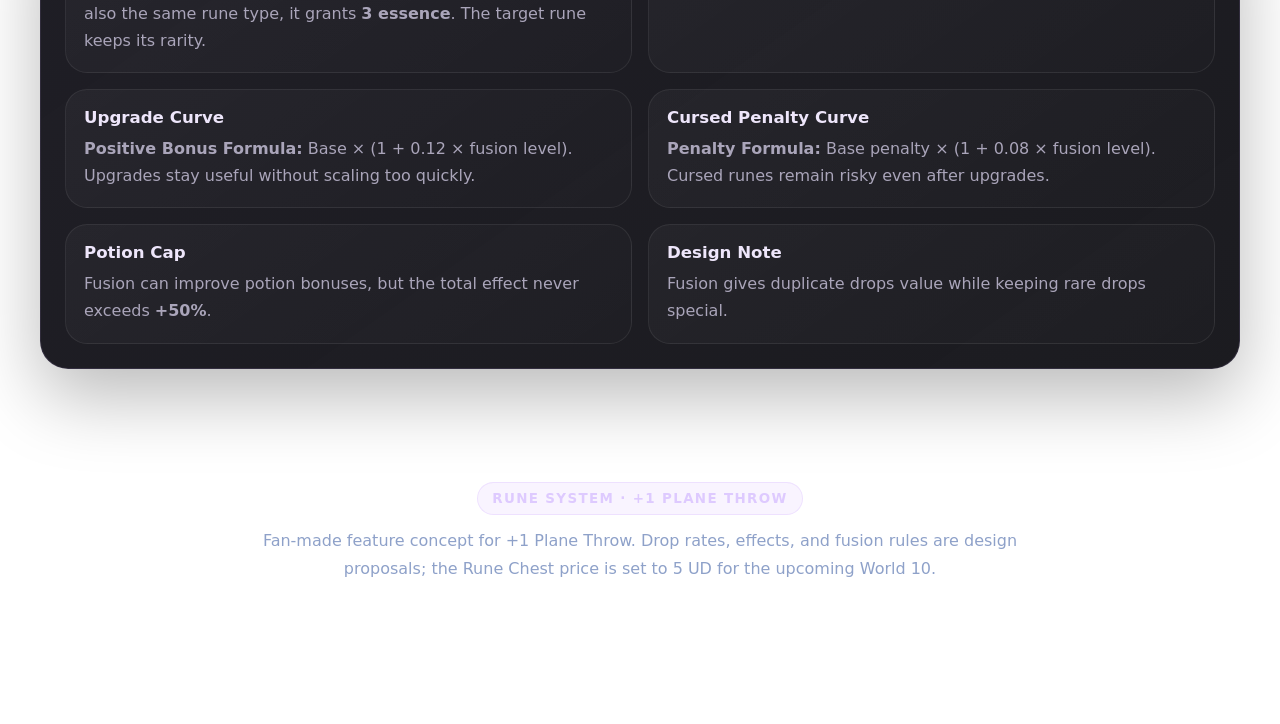
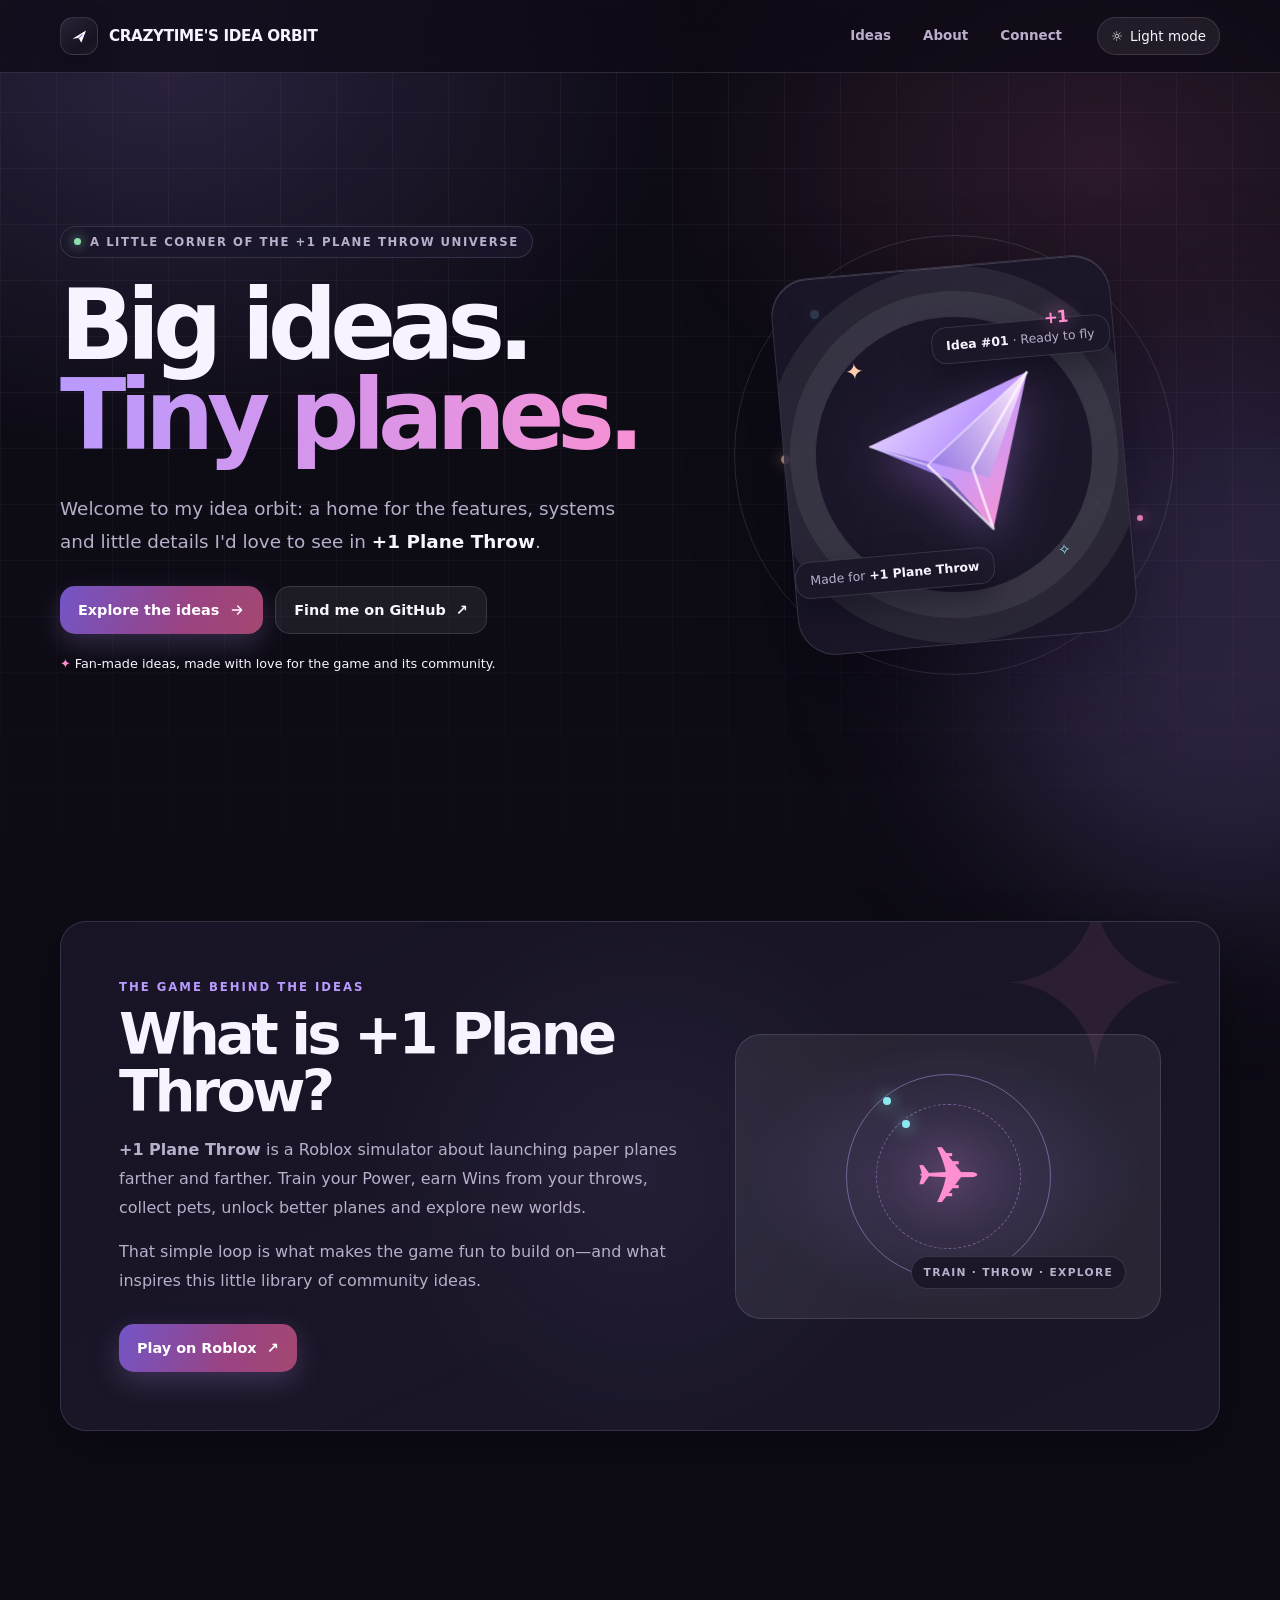
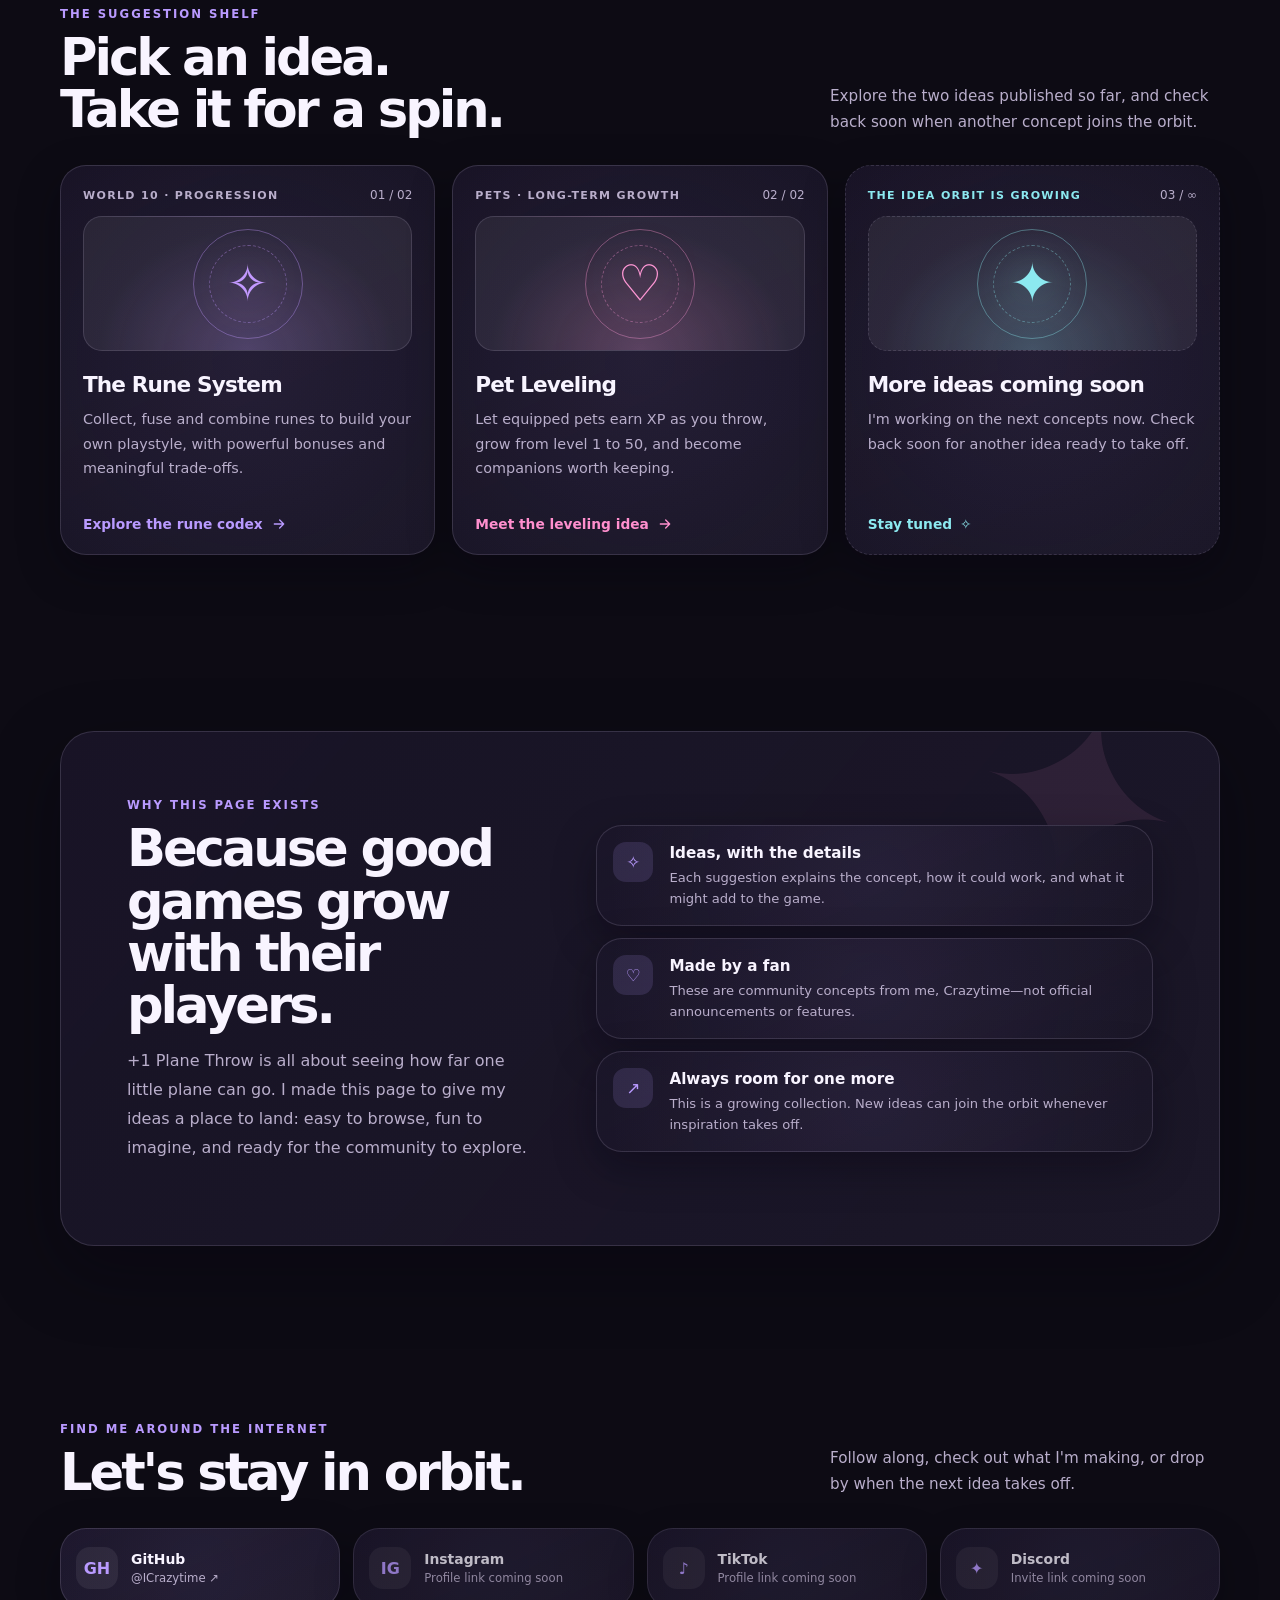
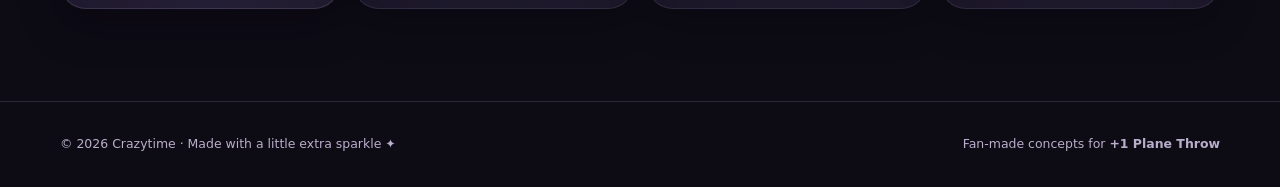
